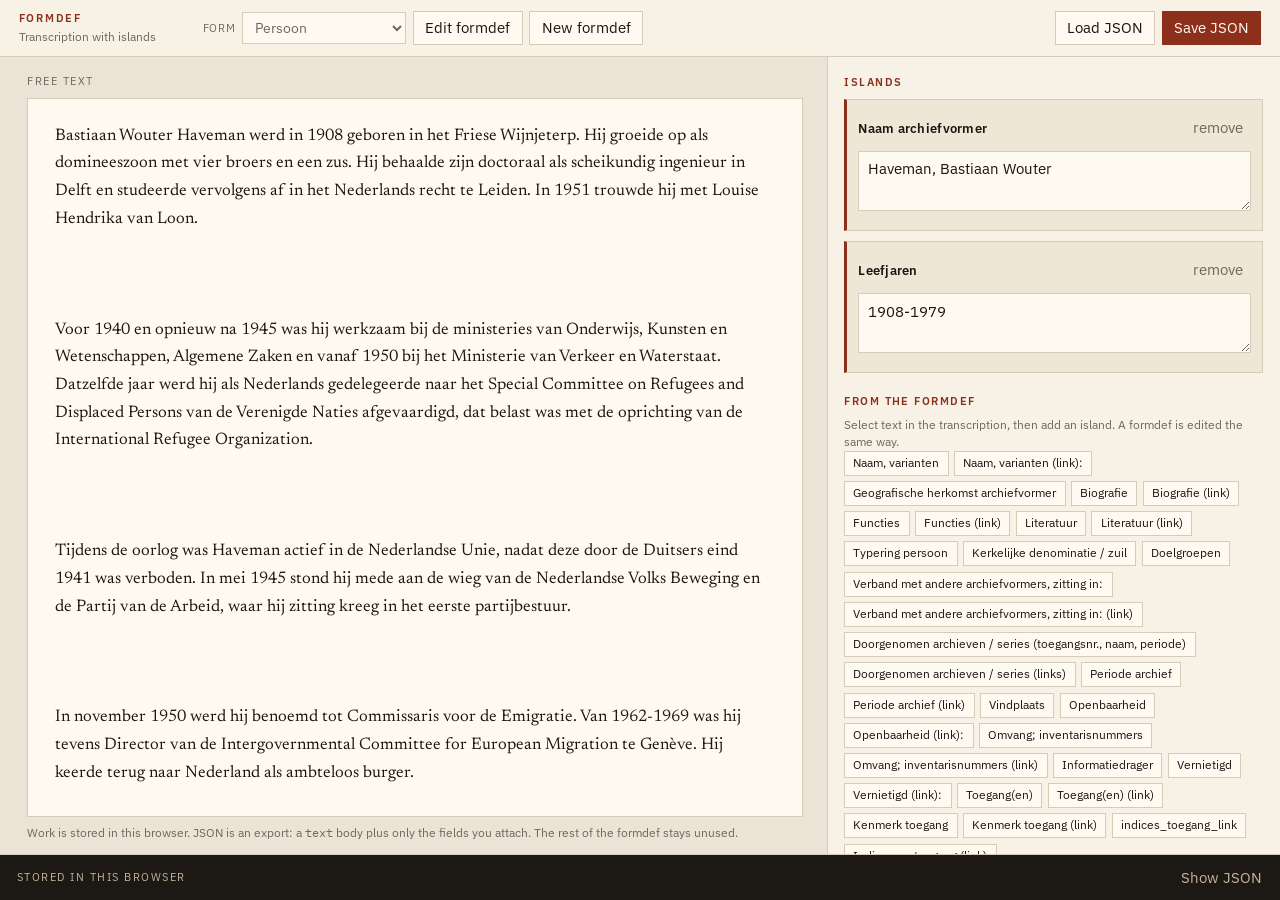
==== index.html @ f48b8e54 "Initial commit: transcription-first formdef editor. Browser-only JSON editor with IndexedDB as the w" ====
<!doctype html>
<html lang="nl">
  <head>
    <meta charset="utf-8" />
    <meta name="viewport" content="width=device-width, initial-scale=1" />
    <title>Formdef — transcription first</title>
    <link rel="preconnect" href="https://fonts.googleapis.com" />
    <link rel="preconnect" href="https://fonts.gstatic.com" crossorigin />
    <link href="https://fonts.googleapis.com/css2?family=IBM+Plex+Mono:wght@400;500&family=IBM+Plex+Sans:ital,wght@0,400;0,500;0,600;1,400&family=Newsreader:opsz,ital,wght@6..72,0,400;6..72,0,500;6..72,0,600;6..72,1,400&display=swap" rel="stylesheet" />
    <link rel="stylesheet" href="editor.css" />
  </head>
  <body>
    <header>
      <div class="brand">
        <h1>Formdef</h1>
        <span>Transcription with islands</span>
      </div>
      <div class="tools">
        <label class="inline">form
          <select id="formkey"></select>
        </label>
        <button id="edit-formdef" type="button">Edit formdef</button>
        <button id="new-formdef" type="button">New formdef</button>
      </div>
      <span class="spacer"></span>
      <div class="actions">
        <label class="file">
          <button type="button">Load JSON</button>
          <input id="load-file" type="file" accept="application/json" />
        </label>
        <button id="save-json" class="primary" type="button">Save JSON</button>
      </div>
    </header>

    <div class="layout">
      <section class="transcription">
        <label class="kicker" for="text">Free text</label>
        <textarea id="text" placeholder="Paste a transcription or draft. Select a span, then attach a field from the palette."></textarea>
        <p class="hint">
          Work is stored in this browser. JSON is an export: a <code>text</code> body
          plus only the fields you attach. The rest of the formdef stays unused.
        </p>
      </section>

      <aside class="sidebar">
        <h2>Islands</h2>
        <div id="islands"></div>

        <h2>From the formdef</h2>
        <p class="hint">
          Select text in the transcription, then add an island.
          A formdef is edited the same way.
        </p>
        <div id="palette" class="palette"></div>
      </aside>
    </div>

    <section class="json-dock">
      <div class="json-bar">
        <p class="kicker" id="status">Stored in this browser</p>
        <button id="toggle-json" class="quiet" type="button">Show JSON</button>
      </div>
      <pre id="json" class="json-out hidden"></pre>
    </section>

    <script src="bootstrap.js"></script>
    <script src="migrate.js"></script>
    <script src="db.js"></script>
    <script src="editor.js"></script>
  </body>
</html>
---- editor.css ----
:root {
  --bg: #ebe4d6;
  --paper: #f7f1e6;
  --sheet: #fffaf1;
  --ink: #1a1612;
  --muted: #6f675c;
  --line: #d4cbb8;
  --accent: #8c2f1b;
  --accent-ink: #fffaf1;
  --island: #efe7d6;
}

* { box-sizing: border-box; }

html, body {
  margin: 0;
  height: 100%;
  background: var(--bg);
  color: var(--ink);
  font: 15px/1.45 "IBM Plex Sans", "Avenir Next", "Segoe UI", sans-serif;
}

body {
  display: flex;
  flex-direction: column;
}

button, select, input, textarea {
  font: inherit;
  color: inherit;
}

button {
  background: var(--sheet);
  border: 1px solid var(--line);
  padding: 0.35rem 0.75rem;
  cursor: pointer;
  border-radius: 0;
}

button:hover,
button:focus-visible {
  border-color: var(--accent);
  outline: none;
}

button.primary {
  background: var(--accent);
  border-color: var(--accent);
  color: var(--accent-ink);
}

button.primary:hover,
button.primary:focus-visible {
  background: #6e2414;
  border-color: #6e2414;
}

button.quiet {
  background: transparent;
  border-color: transparent;
  color: var(--muted);
  padding-inline: 0.45rem;
}

button.quiet:hover {
  color: var(--accent);
  border-color: transparent;
}

select, input[type="text"], input[type="file"]::file-selector-button {
  background: var(--sheet);
  border: 1px solid var(--line);
  padding: 0.32rem 0.55rem;
}

select:focus-visible,
input:focus-visible,
textarea:focus-visible {
  outline: 1px solid var(--accent);
  outline-offset: 1px;
  border-color: var(--accent);
}

header {
  display: flex;
  flex-wrap: wrap;
  gap: 0.75rem 1.25rem;
  align-items: center;
  padding: 0.7rem 1.25rem;
  border-bottom: 1px solid var(--line);
  background: var(--paper);
}

.brand {
  display: flex;
  flex-direction: column;
  gap: 0.1rem;
  min-width: 11rem;
}

.brand h1 {
  margin: 0;
  font-size: 0.72rem;
  font-weight: 600;
  letter-spacing: 0.16em;
  text-transform: uppercase;
  color: var(--accent);
}

.brand span {
  font-size: 0.8rem;
  color: var(--muted);
}

.tools, .actions {
  display: flex;
  flex-wrap: wrap;
  gap: 0.45rem;
  align-items: center;
}

header .spacer { flex: 1; }

label.inline {
  display: flex;
  gap: 0.45rem;
  align-items: center;
  color: var(--muted);
  font-size: 0.75rem;
  letter-spacing: 0.06em;
  text-transform: uppercase;
}

label.inline select {
  text-transform: none;
  letter-spacing: 0;
  font-size: 0.92rem;
  min-width: 10rem;
}

.file {
  position: relative;
  overflow: hidden;
}

.file input {
  position: absolute;
  inset: 0;
  opacity: 0;
  cursor: pointer;
}

.layout {
  display: grid;
  grid-template-columns: minmax(0, 1.55fr) minmax(24rem, 0.85fr);
  flex: 1;
  min-height: 0;
}

.transcription {
  display: flex;
  flex-direction: column;
  min-height: 0;
  padding: 1.15rem 1.6rem 0.8rem 1.8rem;
}

.kicker {
  font-size: 0.72rem;
  letter-spacing: 0.14em;
  text-transform: uppercase;
  color: var(--muted);
  margin-bottom: 0.55rem;
}

#text {
  flex: 1;
  width: 100%;
  resize: none;
  border: 1px solid var(--line);
  background: var(--sheet);
  padding: 1.6rem 1.8rem 1.8rem;
  font: 1.12rem/1.65 Newsreader, "Iowan Old Style", Palatino, Georgia, serif;
  color: var(--ink);
}

#text::placeholder {
  color: #a39886;
  font-style: italic;
}

.hint {
  color: var(--muted);
  font-size: 0.8rem;
  line-height: 1.4;
  margin: 0.55rem 0 0;
}

.hint code {
  font-family: "IBM Plex Mono", ui-monospace, Menlo, monospace;
  font-size: 0.78rem;
}

.sidebar {
  border-left: 1px solid var(--line);
  overflow: auto;
  padding: 1.1rem 1.1rem 2.2rem;
  background: var(--paper);
}

.sidebar h2 {
  margin: 1.4rem 0 0.55rem;
  font-size: 0.7rem;
  text-transform: uppercase;
  letter-spacing: 0.14em;
  color: var(--accent);
  font-weight: 600;
}

.sidebar h2:first-child { margin-top: 0.15rem; }

.empty {
  color: var(--muted);
  font-size: 0.88rem;
  font-style: italic;
  margin: 0.2rem 0 0.8rem;
}

.island {
  background: var(--island);
  border-left: 3px solid var(--accent);
  border-top: 1px solid var(--line);
  border-right: 1px solid var(--line);
  border-bottom: 1px solid var(--line);
  padding: 0.7rem 0.75rem 0.85rem;
  margin: 0 0 0.7rem;
}

.island-head {
  display: flex;
  justify-content: space-between;
  gap: 0.5rem;
  align-items: baseline;
  margin-bottom: 0.4rem;
}

.island-head strong {
  font-size: 0.86rem;
  font-weight: 600;
  letter-spacing: 0.02em;
}

.island textarea,
.island input[type="text"],
.island select {
  width: 100%;
  border: 1px solid var(--line);
  background: var(--sheet);
  padding: 0.45rem 0.55rem;
}

.island textarea {
  min-height: 7rem;
  resize: vertical;
  font-family: Newsreader, "Iowan Old Style", Palatino, Georgia, serif;
  line-height: 1.5;
}

.island textarea.short {
  min-height: 2.5rem;
  font-family: inherit;
}

.checks {
  display: flex;
  flex-direction: column;
  gap: 0.12rem;
  max-height: 13rem;
  overflow: auto;
  padding: 0.15rem 0;
}

.checks label {
  display: flex;
  gap: 0.45rem;
  font-size: 0.88rem;
  padding: 0.12rem 0.1rem;
}

.filter {
  width: 100%;
  margin-bottom: 0.4rem;
}

.repeat-item {
  border-top: 1px solid var(--line);
  padding-top: 0.55rem;
  margin-top: 0.55rem;
}

.palette {
  display: flex;
  flex-wrap: wrap;
  gap: 0.35rem;
}

.palette button {
  font-size: 0.78rem;
  padding: 0.2rem 0.55rem;
  background: var(--sheet);
}

.json-dock {
  border-top: 1px solid var(--line);
  background: #1c1814;
  color: #e6dcc8;
  flex: 0 0 auto;
  display: flex;
  flex-direction: column;
  min-height: 0;
}

.json-dock.open {
  max-height: 22vh;
}

.json-bar {
  display: flex;
  align-items: center;
  justify-content: space-between;
  gap: 1rem;
  padding: 0.35rem 0.7rem 0.35rem 1.1rem;
}

.json-dock .kicker {
  margin: 0;
  padding: 0;
  color: #c4b49a;
}

.json-dock button.quiet {
  color: #c4b49a;
}

.json-dock button.quiet:hover {
  color: #fffaf1;
}

.json-out {
  margin: 0;
  overflow: auto;
  padding: 0.35rem 1.1rem 0.8rem;
  font: 12px/1.45 "IBM Plex Mono", ui-monospace, Menlo, monospace;
  white-space: pre;
  background: transparent;
  color: inherit;
}

.json-out.hidden {
  display: none;
}

@media (max-width: 960px) {
  .layout { grid-template-columns: 1fr; }
  .sidebar { border-left: 0; border-top: 1px solid var(--line); }
  #text { min-height: 55vh; }
}
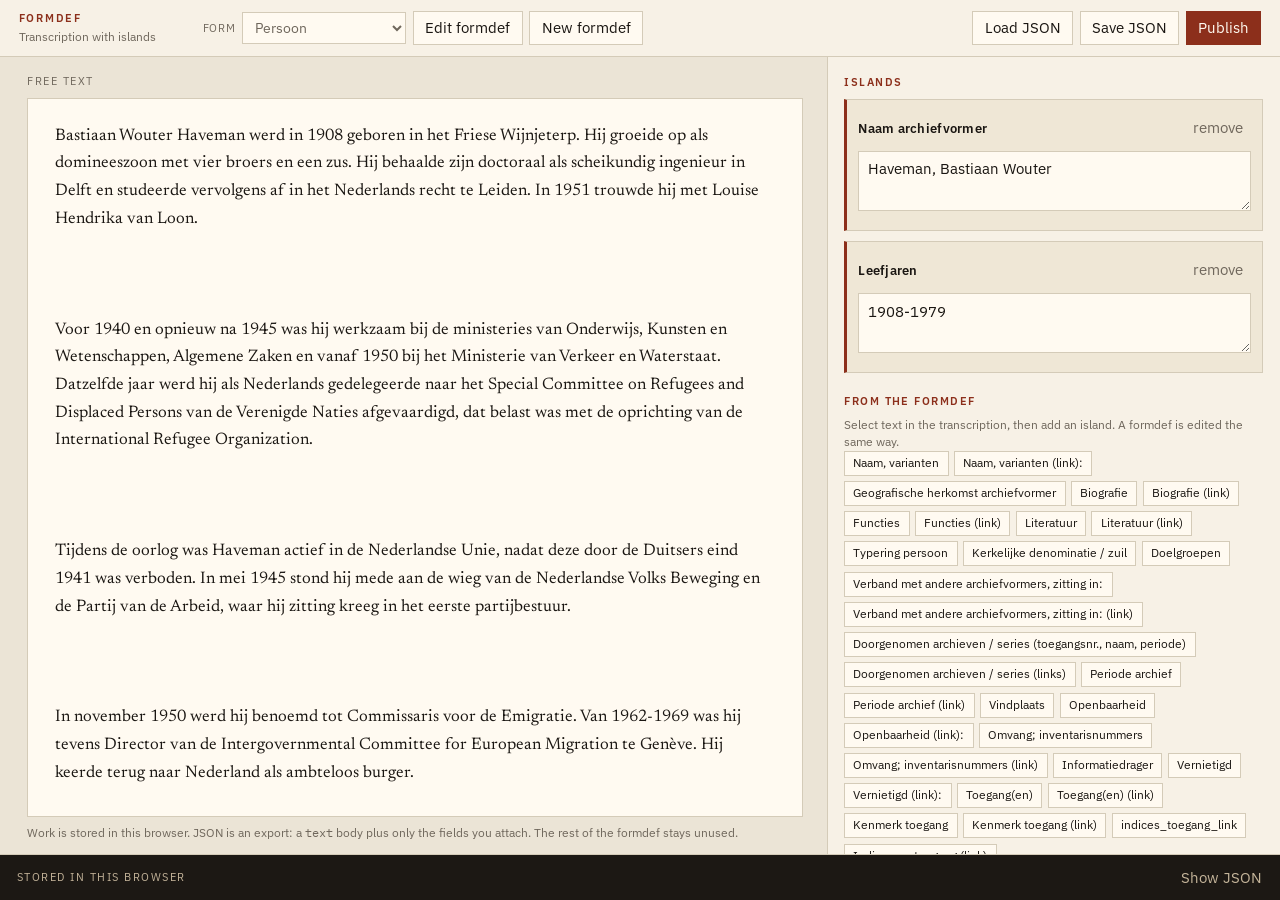
==== commit c2389b33: "Add docs strands and a publishable corpus snapshot. User, power user, developer, and publishing guid" ====
--- a/index.html
+++ b/index.html
@@ -28,7 +28,8 @@
           <button type="button">Load JSON</button>
           <input id="load-file" type="file" accept="application/json" />
         </label>
-        <button id="save-json" class="primary" type="button">Save JSON</button>
+        <button id="save-json" type="button">Save JSON</button>
+        <button id="publish" class="primary" type="button">Publish</button>
       </div>
     </header>
 
@@ -66,6 +67,7 @@
     <script src="bootstrap.js"></script>
     <script src="migrate.js"></script>
     <script src="db.js"></script>
+    <script src="publish.js"></script>
     <script src="editor.js"></script>
   </body>
 </html>
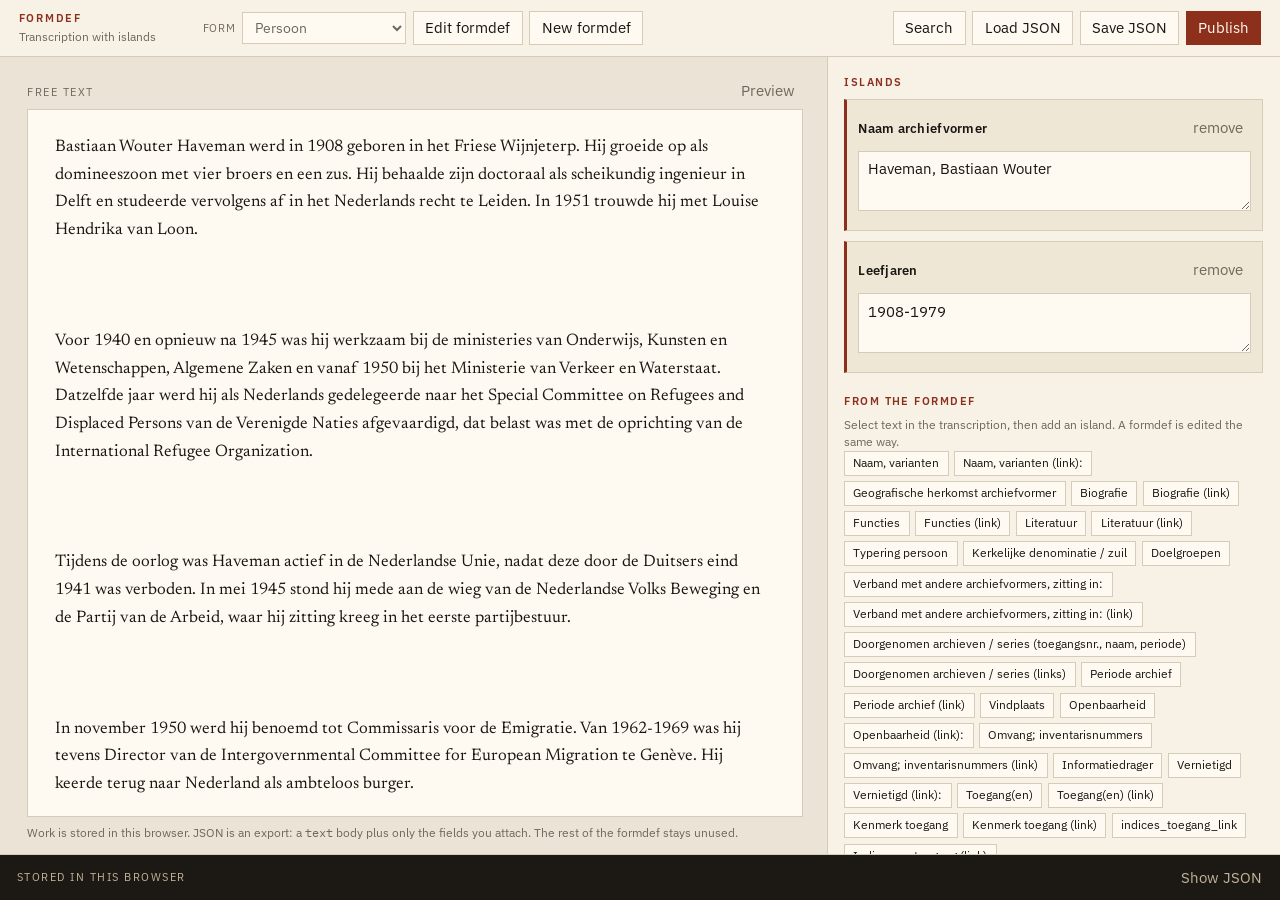
==== commit 3b6031e0: "Add XML conversion, interchange spec, Markdown text, and a static gids. IngForms XML becomes jsonfor" ====
--- a/index.html
+++ b/index.html
@@ -24,6 +24,7 @@
       </div>
       <span class="spacer"></span>
       <div class="actions">
+        <a href="search.html">Search</a>
         <label class="file">
           <button type="button">Load JSON</button>
           <input id="load-file" type="file" accept="application/json" />
@@ -35,8 +36,14 @@
 
     <div class="layout">
       <section class="transcription">
-        <label class="kicker" for="text">Free text</label>
-        <textarea id="text" placeholder="Paste a transcription or draft. Select a span, then attach a field from the palette."></textarea>
+        <div class="text-bar">
+          <label class="kicker" for="text">Free text</label>
+          <button id="toggle-preview" class="quiet" type="button">Preview</button>
+        </div>
+        <textarea id="text" placeholder="Paste a transcription or draft. Markdown is fine: [PvdA](instelling:01PvdA) or a note[^1]. Select a span, then attach a field from the palette.
+
+[^1]: Notes go at the bottom."></textarea>
+        <div id="text-preview" class="text-preview markdown-body hidden"></div>
         <p class="hint">
           Work is stored in this browser. JSON is an export: a <code>text</code> body
           plus only the fields you attach. The rest of the formdef stays unused.
@@ -68,6 +75,7 @@
     <script src="migrate.js"></script>
     <script src="db.js"></script>
     <script src="publish.js"></script>
+    <script src="markdown.js"></script>
     <script src="editor.js"></script>
   </body>
 </html>
--- a/editor.css
+++ b/editor.css
@@ -122,6 +122,20 @@
 
 header .spacer { flex: 1; }
 
+header a {
+  color: inherit;
+  text-decoration: none;
+  border: 1px solid var(--line);
+  padding: 0.35rem 0.75rem;
+  background: var(--sheet);
+}
+
+header a:hover,
+header a:focus-visible {
+  border-color: var(--accent);
+  outline: none;
+}
+
 label.inline {
   display: flex;
   gap: 0.45rem;
@@ -173,6 +187,15 @@
   margin-bottom: 0.55rem;
 }
 
+.text-bar {
+  display: flex;
+  align-items: baseline;
+  justify-content: space-between;
+  gap: 1rem;
+}
+
+.text-bar .kicker { margin-bottom: 0.55rem; }
+
 #text {
   flex: 1;
   width: 100%;
@@ -184,10 +207,70 @@
   color: var(--ink);
 }
 
+#text.hidden {
+  display: none;
+}
+
 #text::placeholder {
   color: #a39886;
   font-style: italic;
 }
+
+.text-preview {
+  flex: 1;
+  min-height: 0;
+  overflow: auto;
+  border: 1px solid var(--line);
+  background: var(--sheet);
+  padding: 1.6rem 1.8rem 1.8rem;
+}
+
+.text-preview.hidden {
+  display: none;
+}
+
+.markdown-body {
+  font: 1.12rem/1.65 Newsreader, "Iowan Old Style", Palatino, Georgia, serif;
+  color: var(--ink);
+}
+
+.markdown-body p { margin: 0 0 0.85rem; }
+.markdown-body p:last-child { margin-bottom: 0; }
+.markdown-body ul {
+  margin: 0 0 0.85rem;
+  padding-left: 1.2rem;
+}
+.markdown-body li { margin: 0.15rem 0; }
+.markdown-body h3,
+.markdown-body h4,
+.markdown-body h5 {
+  font-family: "IBM Plex Sans", sans-serif;
+  font-weight: 600;
+  margin: 1rem 0 0.4rem;
+}
+.markdown-body code {
+  font-family: "IBM Plex Mono", ui-monospace, Menlo, monospace;
+  font-size: 0.86em;
+}
+.markdown-body a.md-ref {
+  color: inherit;
+  text-decoration: underline;
+  text-decoration-color: var(--accent);
+  text-underline-offset: 0.18em;
+  border: 0;
+  padding: 0;
+  background: none;
+}
+.markdown-body a[href^="http"] { color: var(--accent); }
+.markdown-body .md-fn { font-size: 0.75em; }
+.markdown-body .md-footnotes {
+  margin-top: 1.4rem;
+  padding-top: 0.8rem;
+  border-top: 1px solid var(--line);
+  font-size: 0.92rem;
+  color: var(--muted);
+}
+.markdown-body .md-footnotes ol { padding-left: 1.2rem; }
 
 .hint {
   color: var(--muted);
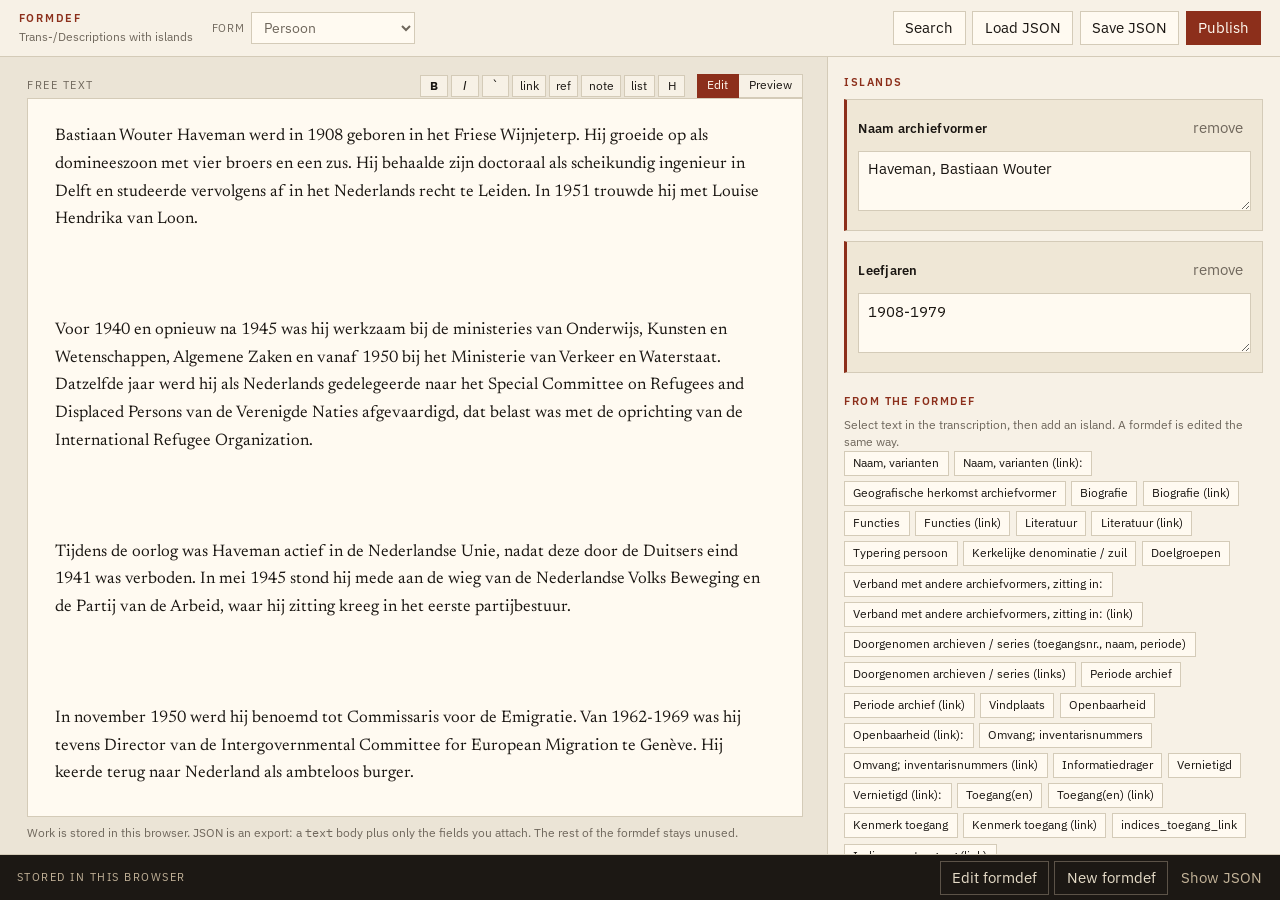
==== commit 2287613e: "Fix Markdown toolbar, rewrite IngForms wiki links, and enable a static Pages site. Edit/Preview is a" ====
--- a/index.html
+++ b/index.html
@@ -13,14 +13,12 @@
     <header>
       <div class="brand">
         <h1>Formdef</h1>
-        <span>Transcription with islands</span>
+        <span>Trans-/Descriptions with islands</span>
       </div>
       <div class="tools">
         <label class="inline">form
           <select id="formkey"></select>
         </label>
-        <button id="edit-formdef" type="button">Edit formdef</button>
-        <button id="new-formdef" type="button">New formdef</button>
       </div>
       <span class="spacer"></span>
       <div class="actions">
@@ -38,7 +36,20 @@
       <section class="transcription">
         <div class="text-bar">
           <label class="kicker" for="text">Free text</label>
-          <button id="toggle-preview" class="quiet" type="button">Preview</button>
+          <div class="md-toolbar" id="md-toolbar" role="toolbar" aria-label="Markdown">
+            <button type="button" data-md="bold" title="Bold"><strong>B</strong></button>
+            <button type="button" data-md="italic" title="Italic"><em>I</em></button>
+            <button type="button" data-md="code" title="Inline code"><code>`</code></button>
+            <button type="button" data-md="link" title="Web link">link</button>
+            <button type="button" data-md="ref" title="Record reference">ref</button>
+            <button type="button" data-md="note" title="Explanatory note">note</button>
+            <button type="button" data-md="list" title="List">list</button>
+            <button type="button" data-md="heading" title="Heading">H</button>
+          </div>
+          <div class="mode-toggle" role="group" aria-label="Edit or preview">
+            <button type="button" id="mode-edit">Edit</button>
+            <button type="button" id="mode-preview">Preview</button>
+          </div>
         </div>
         <textarea id="text" placeholder="Paste a transcription or draft. Markdown is fine: [PvdA](instelling:01PvdA) or a note[^1]. Select a span, then attach a field from the palette.
 
@@ -66,7 +77,11 @@
     <section class="json-dock">
       <div class="json-bar">
         <p class="kicker" id="status">Stored in this browser</p>
-        <button id="toggle-json" class="quiet" type="button">Show JSON</button>
+        <div class="footer-tools">
+          <button id="edit-formdef" type="button">Edit formdef</button>
+          <button id="new-formdef" type="button">New formdef</button>
+          <button id="toggle-json" class="quiet" type="button">Show JSON</button>
+        </div>
       </div>
       <pre id="json" class="json-out hidden"></pre>
     </section>
--- a/editor.css
+++ b/editor.css
@@ -189,12 +189,57 @@
 
 .text-bar {
   display: flex;
-  align-items: baseline;
+  align-items: center;
   justify-content: space-between;
-  gap: 1rem;
-}
-
-.text-bar .kicker { margin-bottom: 0.55rem; }
+  gap: 0.75rem;
+  flex-wrap: wrap;
+}
+
+.text-bar .kicker { margin-bottom: 0; }
+
+.md-toolbar {
+  display: flex;
+  flex-wrap: wrap;
+  gap: 0.2rem;
+  flex: 1;
+  justify-content: flex-end;
+}
+
+.md-toolbar button {
+  min-width: 1.85rem;
+  padding: 0.18rem 0.42rem;
+  font-size: 0.78rem;
+  line-height: 1.2;
+  background: var(--paper);
+}
+
+.md-toolbar button strong,
+.md-toolbar button em,
+.md-toolbar button code {
+  font-size: 0.82rem;
+  pointer-events: none;
+}
+
+.mode-toggle {
+  display: flex;
+  gap: 0;
+}
+
+.mode-toggle button {
+  font-size: 0.78rem;
+  padding: 0.18rem 0.65rem;
+  background: var(--paper);
+}
+
+.mode-toggle button + button {
+  border-left-width: 0;
+}
+
+.mode-toggle button.on {
+  background: var(--accent);
+  border-color: var(--accent);
+  color: var(--accent-ink);
+}
 
 #text {
   flex: 1;
@@ -415,6 +460,30 @@
   padding: 0.35rem 0.7rem 0.35rem 1.1rem;
 }
 
+.footer-tools {
+  display: flex;
+  flex-wrap: wrap;
+  gap: 0.35rem;
+  align-items: center;
+}
+
+.json-dock .footer-tools button {
+  background: transparent;
+  border-color: #5c5348;
+  color: #e6dcc8;
+}
+
+.json-dock .footer-tools button:hover,
+.json-dock .footer-tools button:focus-visible {
+  border-color: #c4b49a;
+  color: #fffaf1;
+}
+
+.json-dock button.quiet {
+  color: #c4b49a;
+  border-color: transparent;
+}
+
 .json-dock .kicker {
   margin: 0;
   padding: 0;
